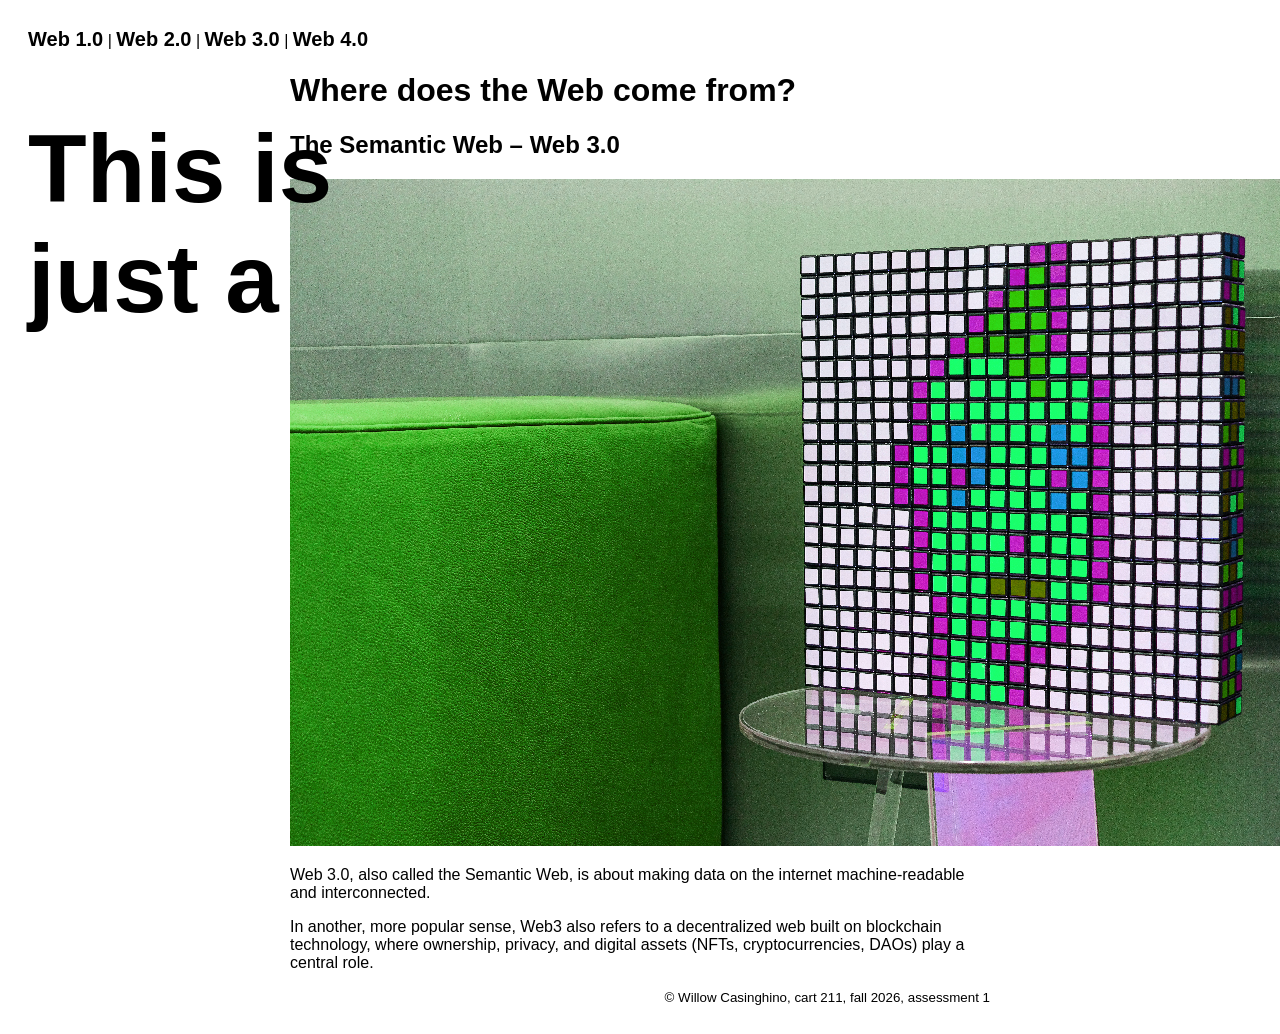
==== assessment2/assessment2/assessment2/web3.html @ 4306f6df "Added Assesment 2" ====
<!DOCTYPE html>
<html lang=""en>

<head>
    <meta charset="UTF-8">
    <meta name="viewport" content="width=device-width, initial-scale=1.0">
    <title>Origins of the Web</title>
</head>
<body style="font-family: Arial, Helvetica, sans-serif; padding: 20px;">
    <nav>
        <a style="text-decoration: none; color: black; font-size: 125%; font-weight: bold;" href="index.html">Web 1.0</a> | <a style="text-decoration: none; color: black; font-size: 125%; font-weight: bold;" href="web2.html">Web 2.0</a> | <a style="text-decoration: none; color: black; font-size: 125%; font-weight: bold;" href="web3.html">Web 3.0</a> | <a style="text-decoration: none; color: black; font-size: 125%; font-weight: bold;" href="web4.html"> Web 4.0</a>
    </nav>
    <header style="width: 700px; margin: auto;">
        <h1>Where does the Web come from?</h1>
        <h2>The Semantic Web – Web 3.0</h2>
        <img id="image" src="cryptopunk.jpg">
    </header>
    <header style="position: fixed; top: 50px; font-size: 300%">
        <h1>This is <br> just a <br></h1>
    </header>
    <main style="width: 700px; margin: auto;">
        <p>Web 3.0, also called the Semantic Web, is about making data on the internet machine-readable and interconnected. </p>
        <p>In another, more popular sense, Web3 also refers to a decentralized web built on blockchain technology, where ownership, privacy, and digital assets (NFTs, cryptocurrencies, DAOs) play a central role.</p>
    </main>

    <footer style="width: 700px; margin: auto; text-align: right;">
        <small>© Willow Casinghino, cart 211, fall 2026, assessment 1</small>
    </footer>
    <script>
        let picture = document.getElementById("image");
        let angle = Math.round(Math.random() * 360);
        picture.style.filter = "hue-rotate(" + angle + "deg)";
    </script>
</body>
</html>
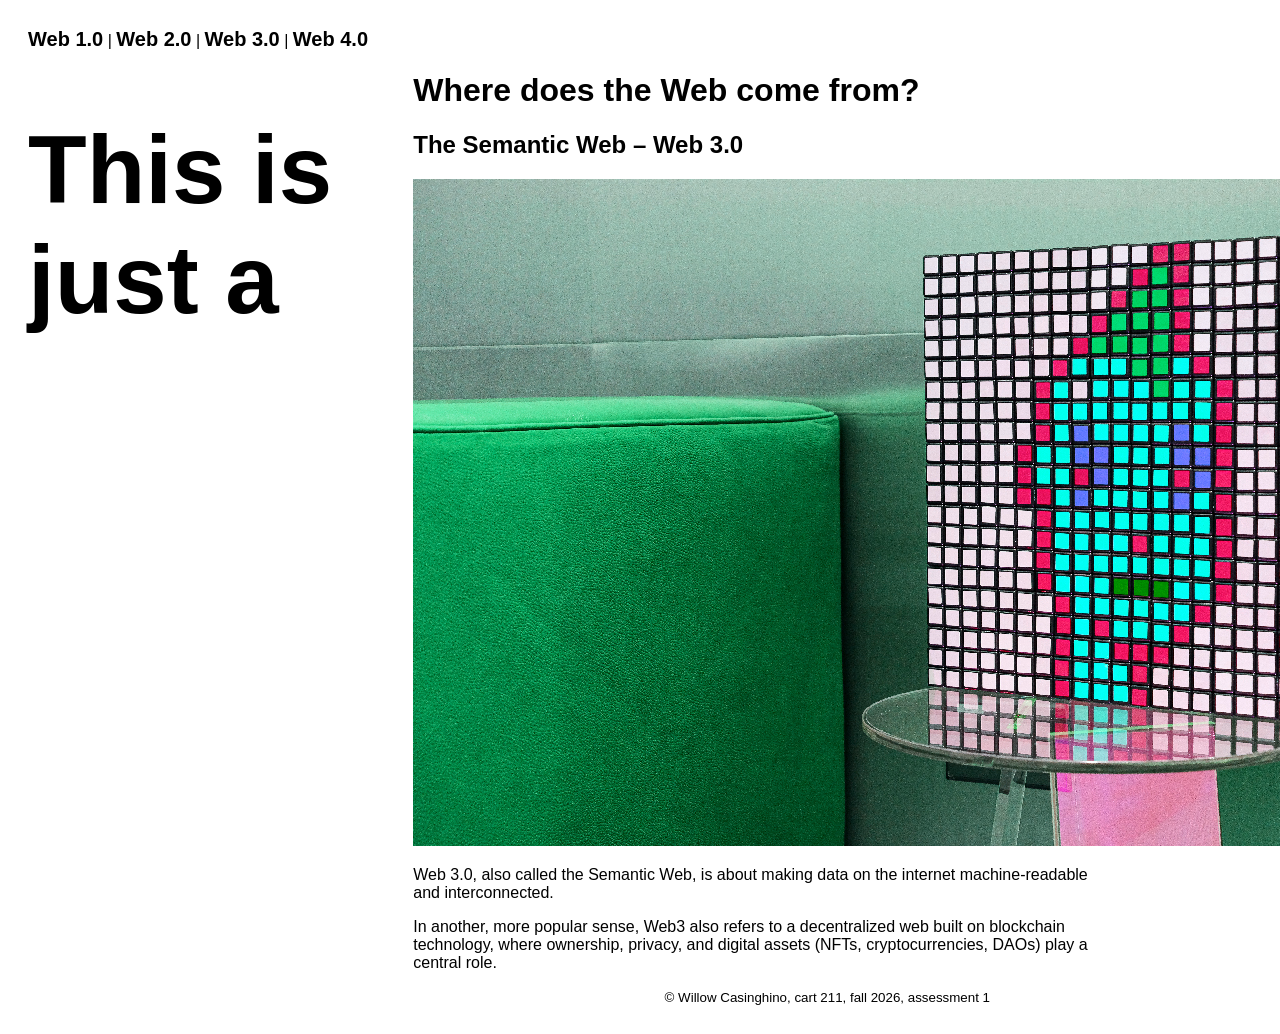
==== commit 8b3eb5c5: "Finished changes" ====
--- a/assessment2/assessment2/assessment2/web3.html
+++ b/assessment2/assessment2/assessment2/web3.html
@@ -1,28 +1,39 @@
 <!DOCTYPE html>
-<html lang=""en>
+<html lang="" en>
 
 <head>
     <meta charset="UTF-8">
     <meta name="viewport" content="width=device-width, initial-scale=1.0">
     <title>Origins of the Web</title>
 </head>
+
 <body style="font-family: Arial, Helvetica, sans-serif; padding: 20px;">
     <nav>
-        <a style="text-decoration: none; color: black; font-size: 125%; font-weight: bold;" href="index.html">Web 1.0</a> | <a style="text-decoration: none; color: black; font-size: 125%; font-weight: bold;" href="web2.html">Web 2.0</a> | <a style="text-decoration: none; color: black; font-size: 125%; font-weight: bold;" href="web3.html">Web 3.0</a> | <a style="text-decoration: none; color: black; font-size: 125%; font-weight: bold;" href="web4.html"> Web 4.0</a>
+        <a style="text-decoration: none; color: black; font-size: 125%; font-weight: bold;" href="index.html">Web
+            1.0</a> | <a style="text-decoration: none; color: black; font-size: 125%; font-weight: bold;"
+            href="web2.html">Web 2.0</a> | <a
+            style="text-decoration: none; color: black; font-size: 125%; font-weight: bold;" href="web3.html">Web
+            3.0</a> | <a style="text-decoration: none; color: black; font-size: 125%; font-weight: bold;"
+            href="web4.html"> Web 4.0</a>
     </nav>
-    <header style="width: 700px; margin: auto;">
-        <h1>Where does the Web come from?</h1>
-        <h2>The Semantic Web – Web 3.0</h2>
-        <img id="image" src="cryptopunk.jpg">
-    </header>
-    <header style="position: fixed; top: 50px; font-size: 300%">
+    <header id="msg" style="float: left; top: 50px; font-size: 300%; padding-right: 20px">
         <h1>This is <br> just a <br></h1>
     </header>
-    <main style="width: 700px; margin: auto;">
-        <p>Web 3.0, also called the Semantic Web, is about making data on the internet machine-readable and interconnected. </p>
-        <p>In another, more popular sense, Web3 also refers to a decentralized web built on blockchain technology, where ownership, privacy, and digital assets (NFTs, cryptocurrencies, DAOs) play a central role.</p>
-    </main>
+    <div style="display: inline-block; margin-left: 5%;  width: 700px; ">
+        <header style="width: 700px; margin: auto;">
+            <h1>Where does the Web come from?</h1>
+            <h2>The Semantic Web – Web 3.0</h2>
+            <img id="image" src="cryptopunk.jpg">
+        </header>
 
+        <main style="width: 700px; margin: auto;">
+            <p>Web 3.0, also called the Semantic Web, is about making data on the internet machine-readable and
+                interconnected. </p>
+            <p>In another, more popular sense, Web3 also refers to a decentralized web built on blockchain technology,
+                where
+                ownership, privacy, and digital assets (NFTs, cryptocurrencies, DAOs) play a central role.</p>
+        </main>
+    </div>
     <footer style="width: 700px; margin: auto; text-align: right;">
         <small>© Willow Casinghino, cart 211, fall 2026, assessment 1</small>
     </footer>
@@ -32,4 +43,5 @@
         picture.style.filter = "hue-rotate(" + angle + "deg)";
     </script>
 </body>
+
 </html>
